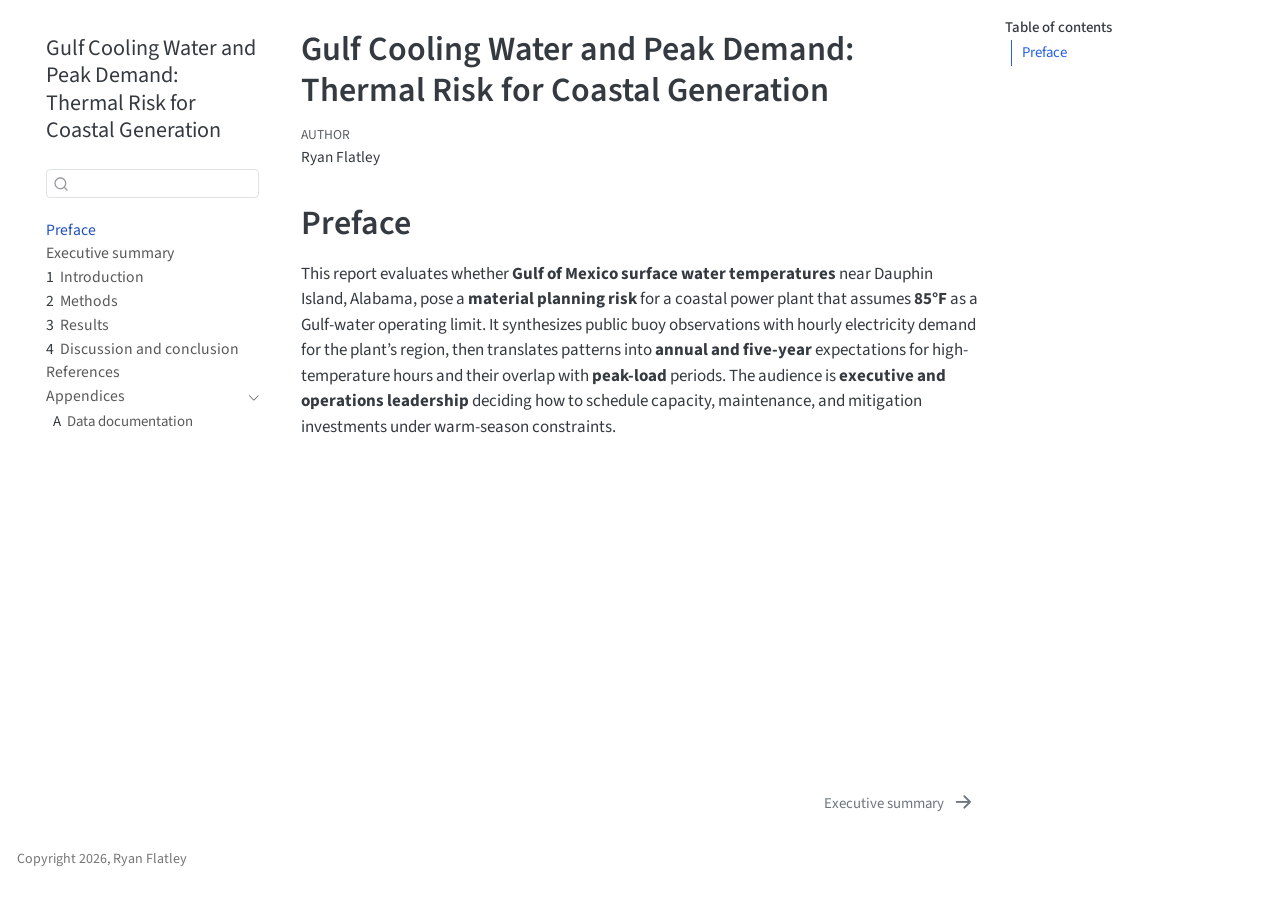
==== docs/index.html @ f0d0820d "revisionsss" ====
<!DOCTYPE html>
<html xmlns="http://www.w3.org/1999/xhtml" lang="en" xml:lang="en"><head>

<meta charset="utf-8">
<meta name="generator" content="quarto-1.8.27">

<meta name="viewport" content="width=device-width, initial-scale=1.0, user-scalable=yes">

<meta name="author" content="Ryan Flatley">

<title>Gulf Cooling Water and Peak Demand: Thermal Risk for Coastal Generation</title>
<style>
code{white-space: pre-wrap;}
span.smallcaps{font-variant: small-caps;}
div.columns{display: flex; gap: min(4vw, 1.5em);}
div.column{flex: auto; overflow-x: auto;}
div.hanging-indent{margin-left: 1.5em; text-indent: -1.5em;}
ul.task-list{list-style: none;}
ul.task-list li input[type="checkbox"] {
  width: 0.8em;
  margin: 0 0.8em 0.2em -1em; /* quarto-specific, see https://github.com/quarto-dev/quarto-cli/issues/4556 */ 
  vertical-align: middle;
}
</style>


<script src="site_libs/quarto-nav/quarto-nav.js"></script>
<script src="site_libs/quarto-nav/headroom.min.js"></script>
<script src="site_libs/clipboard/clipboard.min.js"></script>
<script src="site_libs/quarto-search/autocomplete.umd.js"></script>
<script src="site_libs/quarto-search/fuse.min.js"></script>
<script src="site_libs/quarto-search/quarto-search.js"></script>
<meta name="quarto:offset" content="./">
<link href="./summary.html" rel="next">
<script src="site_libs/quarto-html/quarto.js" type="module"></script>
<script src="site_libs/quarto-html/tabsets/tabsets.js" type="module"></script>
<script src="site_libs/quarto-html/axe/axe-check.js" type="module"></script>
<script src="site_libs/quarto-html/popper.min.js"></script>
<script src="site_libs/quarto-html/tippy.umd.min.js"></script>
<script src="site_libs/quarto-html/anchor.min.js"></script>
<link href="site_libs/quarto-html/tippy.css" rel="stylesheet">
<link href="site_libs/quarto-html/quarto-syntax-highlighting-b754b9fd3853d7e56faef54c29c5d52b.css" rel="stylesheet" id="quarto-text-highlighting-styles">
<script src="site_libs/bootstrap/bootstrap.min.js"></script>
<link href="site_libs/bootstrap/bootstrap-icons.css" rel="stylesheet">
<link href="site_libs/bootstrap/bootstrap-c128cb1994ebca371d7534d4c46f011c.min.css" rel="stylesheet" append-hash="true" id="quarto-bootstrap" data-mode="light">
<script id="quarto-search-options" type="application/json">{
  "location": "sidebar",
  "copy-button": false,
  "collapse-after": 3,
  "panel-placement": "start",
  "type": "textbox",
  "limit": 50,
  "keyboard-shortcut": [
    "f",
    "/",
    "s"
  ],
  "show-item-context": false,
  "language": {
    "search-no-results-text": "No results",
    "search-matching-documents-text": "matching documents",
    "search-copy-link-title": "Copy link to search",
    "search-hide-matches-text": "Hide additional matches",
    "search-more-match-text": "more match in this document",
    "search-more-matches-text": "more matches in this document",
    "search-clear-button-title": "Clear",
    "search-text-placeholder": "",
    "search-detached-cancel-button-title": "Cancel",
    "search-submit-button-title": "Submit",
    "search-label": "Search"
  }
}</script>


</head>

<body class="nav-sidebar floating quarto-light">

<div id="quarto-search-results"></div>
  <header id="quarto-header" class="headroom fixed-top">
  <nav class="quarto-secondary-nav">
    <div class="container-fluid d-flex">
      <button type="button" class="quarto-btn-toggle btn" data-bs-toggle="collapse" role="button" data-bs-target=".quarto-sidebar-collapse-item" aria-controls="quarto-sidebar" aria-expanded="false" aria-label="Toggle sidebar navigation" onclick="if (window.quartoToggleHeadroom) { window.quartoToggleHeadroom(); }">
        <i class="bi bi-layout-text-sidebar-reverse"></i>
      </button>
        <nav class="quarto-page-breadcrumbs" aria-label="breadcrumb"><ol class="breadcrumb"><li class="breadcrumb-item"><a href="./index.html">Preface</a></li></ol></nav>
        <a class="flex-grow-1" role="navigation" data-bs-toggle="collapse" data-bs-target=".quarto-sidebar-collapse-item" aria-controls="quarto-sidebar" aria-expanded="false" aria-label="Toggle sidebar navigation" onclick="if (window.quartoToggleHeadroom) { window.quartoToggleHeadroom(); }">      
        </a>
      <button type="button" class="btn quarto-search-button" aria-label="Search" onclick="window.quartoOpenSearch();">
        <i class="bi bi-search"></i>
      </button>
    </div>
  </nav>
</header>
<!-- content -->
<div id="quarto-content" class="quarto-container page-columns page-rows-contents page-layout-article">
<!-- sidebar -->
  <nav id="quarto-sidebar" class="sidebar collapse collapse-horizontal quarto-sidebar-collapse-item sidebar-navigation floating overflow-auto">
    <div class="pt-lg-2 mt-2 text-left sidebar-header">
    <div class="sidebar-title mb-0 py-0">
      <a href="./">Gulf Cooling Water and Peak Demand: Thermal Risk for Coastal Generation</a> 
    </div>
      </div>
        <div class="mt-2 flex-shrink-0 align-items-center">
        <div class="sidebar-search">
        <div id="quarto-search" class="" title="Search"></div>
        </div>
        </div>
    <div class="sidebar-menu-container"> 
    <ul class="list-unstyled mt-1">
        <li class="sidebar-item">
  <div class="sidebar-item-container"> 
  <a href="./index.html" class="sidebar-item-text sidebar-link active">
 <span class="menu-text">Preface</span></a>
  </div>
</li>
        <li class="sidebar-item">
  <div class="sidebar-item-container"> 
  <a href="./summary.html" class="sidebar-item-text sidebar-link">
 <span class="menu-text">Executive summary</span></a>
  </div>
</li>
        <li class="sidebar-item">
  <div class="sidebar-item-container"> 
  <a href="./intro.html" class="sidebar-item-text sidebar-link">
 <span class="menu-text"><span class="chapter-number">1</span>&nbsp; <span class="chapter-title">Introduction</span></span></a>
  </div>
</li>
        <li class="sidebar-item">
  <div class="sidebar-item-container"> 
  <a href="./methods.html" class="sidebar-item-text sidebar-link">
 <span class="menu-text"><span class="chapter-number">2</span>&nbsp; <span class="chapter-title">Methods</span></span></a>
  </div>
</li>
        <li class="sidebar-item">
  <div class="sidebar-item-container"> 
  <a href="./results.html" class="sidebar-item-text sidebar-link">
 <span class="menu-text"><span class="chapter-number">3</span>&nbsp; <span class="chapter-title">Results</span></span></a>
  </div>
</li>
        <li class="sidebar-item">
  <div class="sidebar-item-container"> 
  <a href="./discussion.html" class="sidebar-item-text sidebar-link">
 <span class="menu-text"><span class="chapter-number">4</span>&nbsp; <span class="chapter-title">Discussion and conclusion</span></span></a>
  </div>
</li>
        <li class="sidebar-item">
  <div class="sidebar-item-container"> 
  <a href="./references.html" class="sidebar-item-text sidebar-link">
 <span class="menu-text">References</span></a>
  </div>
</li>
        <li class="sidebar-item sidebar-item-section">
      <div class="sidebar-item-container"> 
            <a class="sidebar-item-text sidebar-link text-start" data-bs-toggle="collapse" data-bs-target="#quarto-sidebar-section-1" role="navigation" aria-expanded="true">
 <span class="menu-text">Appendices</span></a>
          <a class="sidebar-item-toggle text-start" data-bs-toggle="collapse" data-bs-target="#quarto-sidebar-section-1" role="navigation" aria-expanded="true" aria-label="Toggle section">
            <i class="bi bi-chevron-right ms-2"></i>
          </a> 
      </div>
      <ul id="quarto-sidebar-section-1" class="collapse list-unstyled sidebar-section depth1 show">  
          <li class="sidebar-item">
  <div class="sidebar-item-container"> 
  <a href="./draft-data-doc.html" class="sidebar-item-text sidebar-link">
 <span class="menu-text"><span class="chapter-number">A</span>&nbsp; <span class="chapter-title">Data documentation</span></span></a>
  </div>
</li>
      </ul>
  </li>
    </ul>
    </div>
</nav>
<div id="quarto-sidebar-glass" class="quarto-sidebar-collapse-item" data-bs-toggle="collapse" data-bs-target=".quarto-sidebar-collapse-item"></div>
<!-- margin-sidebar -->
    <div id="quarto-margin-sidebar" class="sidebar margin-sidebar">
        <nav id="TOC" role="doc-toc" class="toc-active">
    <h2 id="toc-title">Table of contents</h2>
   
  <ul>
  <li><a href="#preface" id="toc-preface" class="nav-link active" data-scroll-target="#preface">Preface</a></li>
  </ul>
</nav>
    </div>
<!-- main -->
<main class="content" id="quarto-document-content">

<header id="title-block-header" class="quarto-title-block default">
<div class="quarto-title">
<h1 class="title">Gulf Cooling Water and Peak Demand: Thermal Risk for Coastal Generation</h1>
</div>



<div class="quarto-title-meta">

    <div>
    <div class="quarto-title-meta-heading">Author</div>
    <div class="quarto-title-meta-contents">
             <p>Ryan Flatley </p>
          </div>
  </div>
    
  
    
  </div>
  


</header>


<section id="preface" class="level1 unnumbered">
<h1 class="unnumbered">Preface</h1>
<p>This report evaluates whether <strong>Gulf of Mexico surface water temperatures</strong> near Dauphin Island, Alabama, pose a <strong>material planning risk</strong> for a coastal power plant that assumes <strong>85°F</strong> as a Gulf-water operating limit. It synthesizes public buoy observations with hourly electricity demand for the plant’s region, then translates patterns into <strong>annual and five-year</strong> expectations for high-temperature hours and their overlap with <strong>peak-load</strong> periods. The audience is <strong>executive and operations leadership</strong> deciding how to schedule capacity, maintenance, and mitigation investments under warm-season constraints.</p>


</section>

</main> <!-- /main -->
<script id="quarto-html-after-body" type="application/javascript">
  window.document.addEventListener("DOMContentLoaded", function (event) {
    const icon = "";
    const anchorJS = new window.AnchorJS();
    anchorJS.options = {
      placement: 'right',
      icon: icon
    };
    anchorJS.add('.anchored');
    const isCodeAnnotation = (el) => {
      for (const clz of el.classList) {
        if (clz.startsWith('code-annotation-')) {                     
          return true;
        }
      }
      return false;
    }
    const onCopySuccess = function(e) {
      // button target
      const button = e.trigger;
      // don't keep focus
      button.blur();
      // flash "checked"
      button.classList.add('code-copy-button-checked');
      var currentTitle = button.getAttribute("title");
      button.setAttribute("title", "Copied!");
      let tooltip;
      if (window.bootstrap) {
        button.setAttribute("data-bs-toggle", "tooltip");
        button.setAttribute("data-bs-placement", "left");
        button.setAttribute("data-bs-title", "Copied!");
        tooltip = new bootstrap.Tooltip(button, 
          { trigger: "manual", 
            customClass: "code-copy-button-tooltip",
            offset: [0, -8]});
        tooltip.show();    
      }
      setTimeout(function() {
        if (tooltip) {
          tooltip.hide();
          button.removeAttribute("data-bs-title");
          button.removeAttribute("data-bs-toggle");
          button.removeAttribute("data-bs-placement");
        }
        button.setAttribute("title", currentTitle);
        button.classList.remove('code-copy-button-checked');
      }, 1000);
      // clear code selection
      e.clearSelection();
    }
    const getTextToCopy = function(trigger) {
      const outerScaffold = trigger.parentElement.cloneNode(true);
      const codeEl = outerScaffold.querySelector('code');
      for (const childEl of codeEl.children) {
        if (isCodeAnnotation(childEl)) {
          childEl.remove();
        }
      }
      return codeEl.innerText;
    }
    const clipboard = new window.ClipboardJS('.code-copy-button:not([data-in-quarto-modal])', {
      text: getTextToCopy
    });
    clipboard.on('success', onCopySuccess);
    if (window.document.getElementById('quarto-embedded-source-code-modal')) {
      const clipboardModal = new window.ClipboardJS('.code-copy-button[data-in-quarto-modal]', {
        text: getTextToCopy,
        container: window.document.getElementById('quarto-embedded-source-code-modal')
      });
      clipboardModal.on('success', onCopySuccess);
    }
      var localhostRegex = new RegExp(/^(?:http|https):\/\/localhost\:?[0-9]*\//);
      var mailtoRegex = new RegExp(/^mailto:/);
        var filterRegex = new RegExp('/' + window.location.host + '/');
      var isInternal = (href) => {
          return filterRegex.test(href) || localhostRegex.test(href) || mailtoRegex.test(href);
      }
      // Inspect non-navigation links and adorn them if external
     var links = window.document.querySelectorAll('a[href]:not(.nav-link):not(.navbar-brand):not(.toc-action):not(.sidebar-link):not(.sidebar-item-toggle):not(.pagination-link):not(.no-external):not([aria-hidden]):not(.dropdown-item):not(.quarto-navigation-tool):not(.about-link)');
      for (var i=0; i<links.length; i++) {
        const link = links[i];
        if (!isInternal(link.href)) {
          // undo the damage that might have been done by quarto-nav.js in the case of
          // links that we want to consider external
          if (link.dataset.originalHref !== undefined) {
            link.href = link.dataset.originalHref;
          }
        }
      }
    function tippyHover(el, contentFn, onTriggerFn, onUntriggerFn) {
      const config = {
        allowHTML: true,
        maxWidth: 500,
        delay: 100,
        arrow: false,
        appendTo: function(el) {
            return el.parentElement;
        },
        interactive: true,
        interactiveBorder: 10,
        theme: 'quarto',
        placement: 'bottom-start',
      };
      if (contentFn) {
        config.content = contentFn;
      }
      if (onTriggerFn) {
        config.onTrigger = onTriggerFn;
      }
      if (onUntriggerFn) {
        config.onUntrigger = onUntriggerFn;
      }
      window.tippy(el, config); 
    }
    const noterefs = window.document.querySelectorAll('a[role="doc-noteref"]');
    for (var i=0; i<noterefs.length; i++) {
      const ref = noterefs[i];
      tippyHover(ref, function() {
        // use id or data attribute instead here
        let href = ref.getAttribute('data-footnote-href') || ref.getAttribute('href');
        try { href = new URL(href).hash; } catch {}
        const id = href.replace(/^#\/?/, "");
        const note = window.document.getElementById(id);
        if (note) {
          return note.innerHTML;
        } else {
          return "";
        }
      });
    }
    const xrefs = window.document.querySelectorAll('a.quarto-xref');
    const processXRef = (id, note) => {
      // Strip column container classes
      const stripColumnClz = (el) => {
        el.classList.remove("page-full", "page-columns");
        if (el.children) {
          for (const child of el.children) {
            stripColumnClz(child);
          }
        }
      }
      stripColumnClz(note)
      if (id === null || id.startsWith('sec-')) {
        // Special case sections, only their first couple elements
        const container = document.createElement("div");
        if (note.children && note.children.length > 2) {
          container.appendChild(note.children[0].cloneNode(true));
          for (let i = 1; i < note.children.length; i++) {
            const child = note.children[i];
            if (child.tagName === "P" && child.innerText === "") {
              continue;
            } else {
              container.appendChild(child.cloneNode(true));
              break;
            }
          }
          if (window.Quarto?.typesetMath) {
            window.Quarto.typesetMath(container);
          }
          return container.innerHTML
        } else {
          if (window.Quarto?.typesetMath) {
            window.Quarto.typesetMath(note);
          }
          return note.innerHTML;
        }
      } else {
        // Remove any anchor links if they are present
        const anchorLink = note.querySelector('a.anchorjs-link');
        if (anchorLink) {
          anchorLink.remove();
        }
        if (window.Quarto?.typesetMath) {
          window.Quarto.typesetMath(note);
        }
        if (note.classList.contains("callout")) {
          return note.outerHTML;
        } else {
          return note.innerHTML;
        }
      }
    }
    for (var i=0; i<xrefs.length; i++) {
      const xref = xrefs[i];
      tippyHover(xref, undefined, function(instance) {
        instance.disable();
        let url = xref.getAttribute('href');
        let hash = undefined; 
        if (url.startsWith('#')) {
          hash = url;
        } else {
          try { hash = new URL(url).hash; } catch {}
        }
        if (hash) {
          const id = hash.replace(/^#\/?/, "");
          const note = window.document.getElementById(id);
          if (note !== null) {
            try {
              const html = processXRef(id, note.cloneNode(true));
              instance.setContent(html);
            } finally {
              instance.enable();
              instance.show();
            }
          } else {
            // See if we can fetch this
            fetch(url.split('#')[0])
            .then(res => res.text())
            .then(html => {
              const parser = new DOMParser();
              const htmlDoc = parser.parseFromString(html, "text/html");
              const note = htmlDoc.getElementById(id);
              if (note !== null) {
                const html = processXRef(id, note);
                instance.setContent(html);
              } 
            }).finally(() => {
              instance.enable();
              instance.show();
            });
          }
        } else {
          // See if we can fetch a full url (with no hash to target)
          // This is a special case and we should probably do some content thinning / targeting
          fetch(url)
          .then(res => res.text())
          .then(html => {
            const parser = new DOMParser();
            const htmlDoc = parser.parseFromString(html, "text/html");
            const note = htmlDoc.querySelector('main.content');
            if (note !== null) {
              // This should only happen for chapter cross references
              // (since there is no id in the URL)
              // remove the first header
              if (note.children.length > 0 && note.children[0].tagName === "HEADER") {
                note.children[0].remove();
              }
              const html = processXRef(null, note);
              instance.setContent(html);
            } 
          }).finally(() => {
            instance.enable();
            instance.show();
          });
        }
      }, function(instance) {
      });
    }
        let selectedAnnoteEl;
        const selectorForAnnotation = ( cell, annotation) => {
          let cellAttr = 'data-code-cell="' + cell + '"';
          let lineAttr = 'data-code-annotation="' +  annotation + '"';
          const selector = 'span[' + cellAttr + '][' + lineAttr + ']';
          return selector;
        }
        const selectCodeLines = (annoteEl) => {
          const doc = window.document;
          const targetCell = annoteEl.getAttribute("data-target-cell");
          const targetAnnotation = annoteEl.getAttribute("data-target-annotation");
          const annoteSpan = window.document.querySelector(selectorForAnnotation(targetCell, targetAnnotation));
          const lines = annoteSpan.getAttribute("data-code-lines").split(",");
          const lineIds = lines.map((line) => {
            return targetCell + "-" + line;
          })
          let top = null;
          let height = null;
          let parent = null;
          if (lineIds.length > 0) {
              //compute the position of the single el (top and bottom and make a div)
              const el = window.document.getElementById(lineIds[0]);
              top = el.offsetTop;
              height = el.offsetHeight;
              parent = el.parentElement.parentElement;
            if (lineIds.length > 1) {
              const lastEl = window.document.getElementById(lineIds[lineIds.length - 1]);
              const bottom = lastEl.offsetTop + lastEl.offsetHeight;
              height = bottom - top;
            }
            if (top !== null && height !== null && parent !== null) {
              // cook up a div (if necessary) and position it 
              let div = window.document.getElementById("code-annotation-line-highlight");
              if (div === null) {
                div = window.document.createElement("div");
                div.setAttribute("id", "code-annotation-line-highlight");
                div.style.position = 'absolute';
                parent.appendChild(div);
              }
              div.style.top = top - 2 + "px";
              div.style.height = height + 4 + "px";
              div.style.left = 0;
              let gutterDiv = window.document.getElementById("code-annotation-line-highlight-gutter");
              if (gutterDiv === null) {
                gutterDiv = window.document.createElement("div");
                gutterDiv.setAttribute("id", "code-annotation-line-highlight-gutter");
                gutterDiv.style.position = 'absolute';
                const codeCell = window.document.getElementById(targetCell);
                const gutter = codeCell.querySelector('.code-annotation-gutter');
                gutter.appendChild(gutterDiv);
              }
              gutterDiv.style.top = top - 2 + "px";
              gutterDiv.style.height = height + 4 + "px";
            }
            selectedAnnoteEl = annoteEl;
          }
        };
        const unselectCodeLines = () => {
          const elementsIds = ["code-annotation-line-highlight", "code-annotation-line-highlight-gutter"];
          elementsIds.forEach((elId) => {
            const div = window.document.getElementById(elId);
            if (div) {
              div.remove();
            }
          });
          selectedAnnoteEl = undefined;
        };
          // Handle positioning of the toggle
      window.addEventListener(
        "resize",
        throttle(() => {
          elRect = undefined;
          if (selectedAnnoteEl) {
            selectCodeLines(selectedAnnoteEl);
          }
        }, 10)
      );
      function throttle(fn, ms) {
      let throttle = false;
      let timer;
        return (...args) => {
          if(!throttle) { // first call gets through
              fn.apply(this, args);
              throttle = true;
          } else { // all the others get throttled
              if(timer) clearTimeout(timer); // cancel #2
              timer = setTimeout(() => {
                fn.apply(this, args);
                timer = throttle = false;
              }, ms);
          }
        };
      }
        // Attach click handler to the DT
        const annoteDls = window.document.querySelectorAll('dt[data-target-cell]');
        for (const annoteDlNode of annoteDls) {
          annoteDlNode.addEventListener('click', (event) => {
            const clickedEl = event.target;
            if (clickedEl !== selectedAnnoteEl) {
              unselectCodeLines();
              const activeEl = window.document.querySelector('dt[data-target-cell].code-annotation-active');
              if (activeEl) {
                activeEl.classList.remove('code-annotation-active');
              }
              selectCodeLines(clickedEl);
              clickedEl.classList.add('code-annotation-active');
            } else {
              // Unselect the line
              unselectCodeLines();
              clickedEl.classList.remove('code-annotation-active');
            }
          });
        }
    const findCites = (el) => {
      const parentEl = el.parentElement;
      if (parentEl) {
        const cites = parentEl.dataset.cites;
        if (cites) {
          return {
            el,
            cites: cites.split(' ')
          };
        } else {
          return findCites(el.parentElement)
        }
      } else {
        return undefined;
      }
    };
    var bibliorefs = window.document.querySelectorAll('a[role="doc-biblioref"]');
    for (var i=0; i<bibliorefs.length; i++) {
      const ref = bibliorefs[i];
      const citeInfo = findCites(ref);
      if (citeInfo) {
        tippyHover(citeInfo.el, function() {
          var popup = window.document.createElement('div');
          citeInfo.cites.forEach(function(cite) {
            var citeDiv = window.document.createElement('div');
            citeDiv.classList.add('hanging-indent');
            citeDiv.classList.add('csl-entry');
            var biblioDiv = window.document.getElementById('ref-' + cite);
            if (biblioDiv) {
              citeDiv.innerHTML = biblioDiv.innerHTML;
            }
            popup.appendChild(citeDiv);
          });
          return popup.innerHTML;
        });
      }
    }
  });
  </script>
<nav class="page-navigation">
  <div class="nav-page nav-page-previous">
  </div>
  <div class="nav-page nav-page-next">
      <a href="./summary.html" class="pagination-link" aria-label="Executive summary">
        <span class="nav-page-text">Executive summary</span> <i class="bi bi-arrow-right-short"></i>
      </a>
  </div>
</nav>
</div> <!-- /content -->
<footer class="footer">
  <div class="nav-footer">
    <div class="nav-footer-left">
<p>Copyright 2026, Ryan Flatley</p>
</div>   
    <div class="nav-footer-center">
      &nbsp;
    </div>
    <div class="nav-footer-right">
      &nbsp;
    </div>
  </div>
</footer>




</body></html>
---- docs/site_libs/quarto-html/tippy.css ----
.tippy-box[data-animation=fade][data-state=hidden]{opacity:0}[data-tippy-root]{max-width:calc(100vw - 10px)}.tippy-box{position:relative;background-color:#333;color:#fff;border-radius:4px;font-size:14px;line-height:1.4;white-space:normal;outline:0;transition-property:transform,visibility,opacity}.tippy-box[data-placement^=top]>.tippy-arrow{bottom:0}.tippy-box[data-placement^=top]>.tippy-arrow:before{bottom:-7px;left:0;border-width:8px 8px 0;border-top-color:initial;transform-origin:center top}.tippy-box[data-placement^=bottom]>.tippy-arrow{top:0}.tippy-box[data-placement^=bottom]>.tippy-arrow:before{top:-7px;left:0;border-width:0 8px 8px;border-bottom-color:initial;transform-origin:center bottom}.tippy-box[data-placement^=left]>.tippy-arrow{right:0}.tippy-box[data-placement^=left]>.tippy-arrow:before{border-width:8px 0 8px 8px;border-left-color:initial;right:-7px;transform-origin:center left}.tippy-box[data-placement^=right]>.tippy-arrow{left:0}.tippy-box[data-placement^=right]>.tippy-arrow:before{left:-7px;border-width:8px 8px 8px 0;border-right-color:initial;transform-origin:center right}.tippy-box[data-inertia][data-state=visible]{transition-timing-function:cubic-bezier(.54,1.5,.38,1.11)}.tippy-arrow{width:16px;height:16px;color:#333}.tippy-arrow:before{content:"";position:absolute;border-color:transparent;border-style:solid}.tippy-content{position:relative;padding:5px 9px;z-index:1}
---- docs/site_libs/quarto-html/quarto-syntax-highlighting-b754b9fd3853d7e56faef54c29c5d52b.css ----
/* quarto syntax highlight colors */
:root {
  --quarto-hl-ot-color: #d91e18;
  --quarto-hl-at-color: #a55a00;
  --quarto-hl-ss-color: #008000;
  --quarto-hl-an-color: #696969;
  --quarto-hl-fu-color: #06287e;
  --quarto-hl-st-color: #008000;
  --quarto-hl-cf-color: #d91e18;
  --quarto-hl-op-color: #00769e;
  --quarto-hl-er-color: #7928a1;
  --quarto-hl-bn-color: #7928a1;
  --quarto-hl-al-color: #7928a1;
  --quarto-hl-va-color: #a55a00;
  --quarto-hl-bu-color: inherit;
  --quarto-hl-ex-color: inherit;
  --quarto-hl-pp-color: #7928a1;
  --quarto-hl-in-color: #696969;
  --quarto-hl-vs-color: #008000;
  --quarto-hl-wa-color: #696969;
  --quarto-hl-do-color: #696969;
  --quarto-hl-im-color: inherit;
  --quarto-hl-ch-color: #008000;
  --quarto-hl-dt-color: #7928a1;
  --quarto-hl-fl-color: #a55a00;
  --quarto-hl-co-color: #696969;
  --quarto-hl-cv-color: #696969;
  --quarto-hl-cn-color: #d91e18;
  --quarto-hl-sc-color: #00769e;
  --quarto-hl-dv-color: #7928a1;
  --quarto-hl-kw-color: #d91e18;
}

/* other quarto variables */
:root {
  --quarto-font-monospace: SFMono-Regular, Menlo, Monaco, Consolas, "Liberation Mono", "Courier New", monospace;
}

/* syntax highlight based on Pandoc's rules */
pre > code.sourceCode > span {
  color: #545454;
}

code.sourceCode > span {
  color: #545454;
}

div.sourceCode,
div.sourceCode pre.sourceCode {
  color: #545454;
}

/* Normal */
code span {
  color: #545454;
}

/* Alert */
code span.al {
  color: #7928a1;
  font-style: inherit;
}

/* Annotation */
code span.an {
  color: #696969;
  font-style: inherit;
}

/* Attribute */
code span.at {
  color: #a55a00;
  font-style: inherit;
}

/* BaseN */
code span.bn {
  color: #7928a1;
  font-style: inherit;
}

/* BuiltIn */
code span.bu {
  font-style: inherit;
}

/* ControlFlow */
code span.cf {
  color: #d91e18;
  font-style: inherit;
}

/* Char */
code span.ch {
  color: #008000;
  font-style: inherit;
}

/* Constant */
code span.cn {
  color: #d91e18;
  font-style: inherit;
}

/* Comment */
code span.co {
  color: #696969;
  font-style: inherit;
}

/* CommentVar */
code span.cv {
  color: #696969;
  font-style: italic;
}

/* Documentation */
code span.do {
  color: #696969;
  font-style: italic;
}

/* DataType */
code span.dt {
  color: #7928a1;
  font-style: inherit;
}

/* DecVal */
code span.dv {
  color: #7928a1;
  font-style: inherit;
}

/* Error */
code span.er {
  color: #7928a1;
  font-style: inherit;
}

/* Extension */
code span.ex {
  font-style: inherit;
}

/* Float */
code span.fl {
  color: #a55a00;
  font-style: inherit;
}

/* Function */
code span.fu {
  color: #06287e;
  font-style: inherit;
}

/* Import */
code span.im {
  font-style: inherit;
}

/* Information */
code span.in {
  color: #696969;
  font-style: inherit;
}

/* Keyword */
code span.kw {
  color: #d91e18;
  font-style: inherit;
}

/* Operator */
code span.op {
  color: #00769e;
  font-style: inherit;
}

/* Other */
code span.ot {
  color: #d91e18;
  font-style: inherit;
}

/* Preprocessor */
code span.pp {
  color: #7928a1;
  font-style: inherit;
}

/* SpecialChar */
code span.sc {
  color: #00769e;
  font-style: inherit;
}

/* SpecialString */
code span.ss {
  color: #008000;
  font-style: inherit;
}

/* String */
code span.st {
  color: #008000;
  font-style: inherit;
}

/* Variable */
code span.va {
  color: #a55a00;
  font-style: inherit;
}

/* VerbatimString */
code span.vs {
  color: #008000;
  font-style: inherit;
}

/* Warning */
code span.wa {
  color: #696969;
  font-style: italic;
}

.prevent-inlining {
  content: "</";
}

/*# sourceMappingURL=f03ab405d406a4f73e37d104cafdb335.css.map */
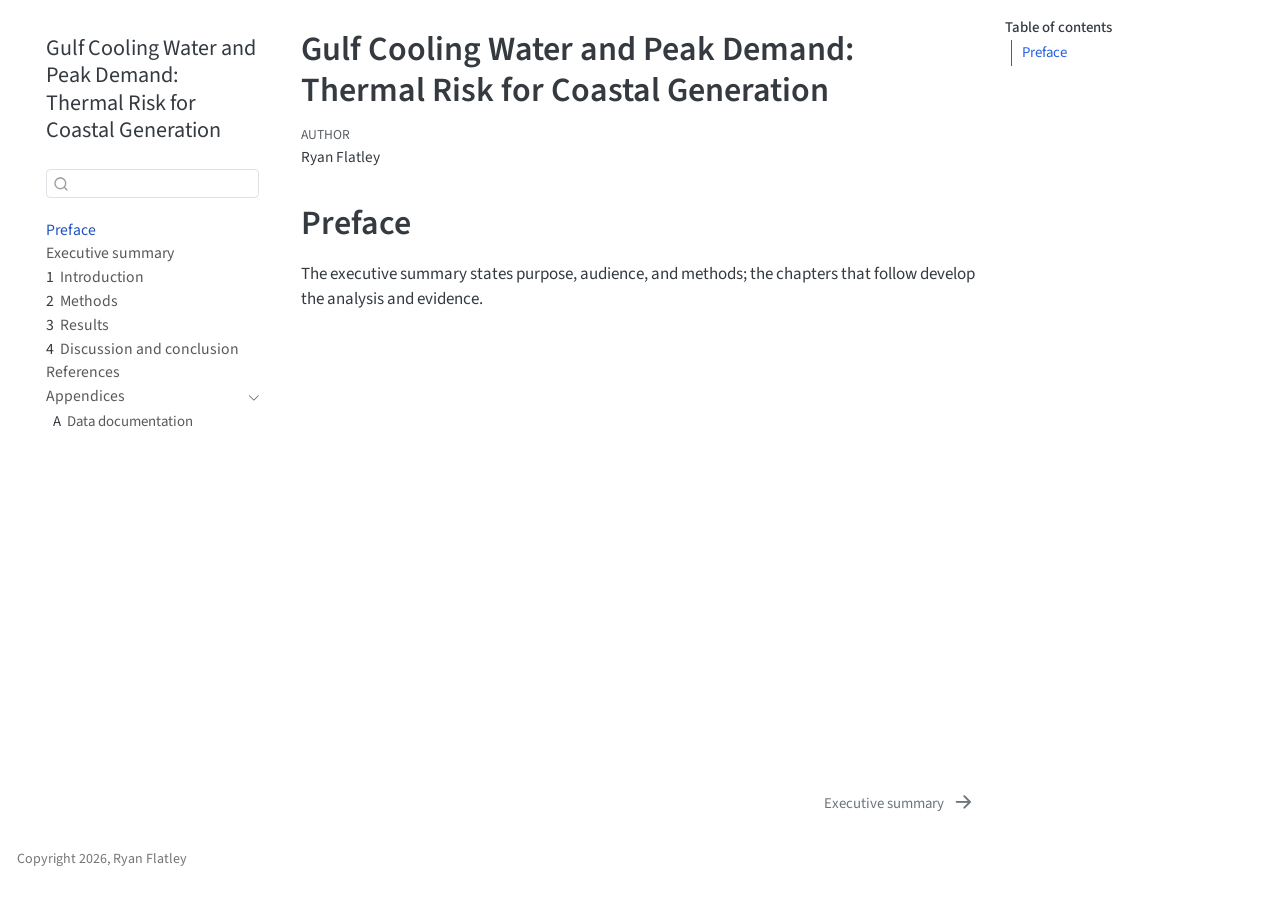
==== commit f37a1a66: "updates" ====
--- a/docs/index.html
+++ b/docs/index.html
@@ -211,7 +211,7 @@
 
 <section id="preface" class="level1 unnumbered">
 <h1 class="unnumbered">Preface</h1>
-<p>This report evaluates whether <strong>Gulf of Mexico surface water temperatures</strong> near Dauphin Island, Alabama, pose a <strong>material planning risk</strong> for a coastal power plant that assumes <strong>85°F</strong> as a Gulf-water operating limit. It synthesizes public buoy observations with hourly electricity demand for the plant’s region, then translates patterns into <strong>annual and five-year</strong> expectations for high-temperature hours and their overlap with <strong>peak-load</strong> periods. The audience is <strong>executive and operations leadership</strong> deciding how to schedule capacity, maintenance, and mitigation investments under warm-season constraints.</p>
+<p>The executive summary states purpose, audience, and methods; the chapters that follow develop the analysis and evidence.</p>
 
 
 </section>
